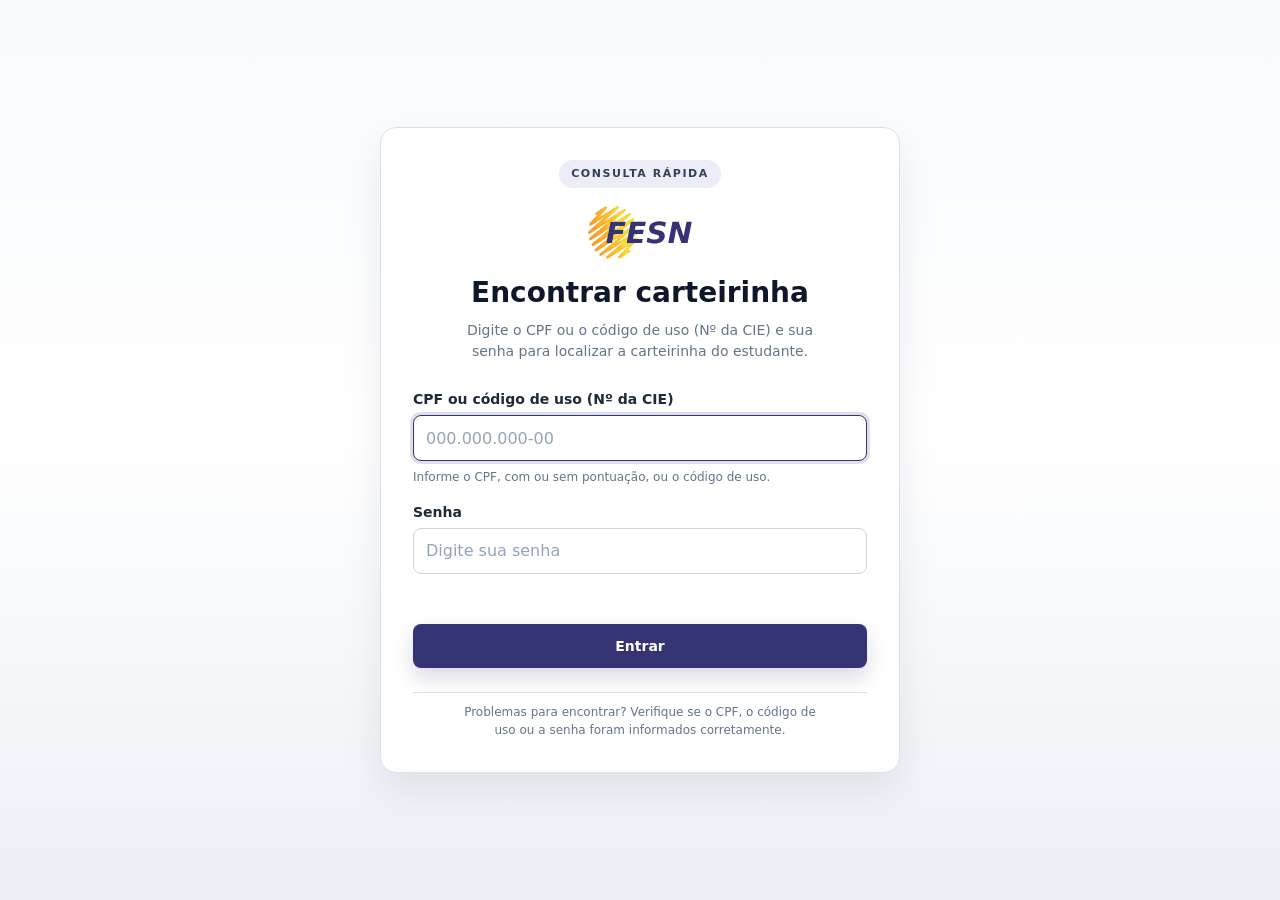
==== index.html @ a0634d3a "Cria PWA offline da carteirinha" ====
<!DOCTYPE html>
<html lang="pt-BR">
<head>
  <meta charset="UTF-8">
  <meta name="viewport" content="width=device-width, initial-scale=1, viewport-fit=cover">
  <meta name="theme-color" content="#343474">
  <meta name="apple-mobile-web-app-capable" content="yes">
  <meta name="apple-mobile-web-app-title" content="Carteirinha">
  <meta name="apple-mobile-web-app-status-bar-style" content="default">
  <meta name="description" content="PWA offline de carteirinha estudantil com login simulado.">
  <title>FESN | Carteirinha Estudantil</title>
  <link rel="manifest" href="./manifest.json">
  <link rel="icon" href="./assets/app-icon.svg" type="image/svg+xml">
  <link rel="apple-touch-icon" href="./assets/app-icon.svg">
  <link rel="stylesheet" href="./style.css">
</head>
<body>
  <noscript>Ative o JavaScript para usar a carteirinha offline.</noscript>

  <main id="app">
    <section id="loginView" class="screen login-screen" aria-labelledby="loginTitle">
      <article class="login-card" aria-label="Entrar na carteirinha">
        <div class="login-header">
          <span class="badge">Consulta Rápida</span>
          <img class="login-logo" src="./assets/logo-fesn-short.svg" alt="Logo FESN" width="104" height="104">
          <div class="login-copy">
            <h1 id="loginTitle">Encontrar carteirinha</h1>
            <p>Digite o CPF ou o código de uso (Nº da CIE) e sua senha para localizar a carteirinha do estudante.</p>
          </div>
        </div>

        <form id="loginForm" class="login-form" novalidate>
          <div class="field-group">
            <label for="documento">CPF ou código de uso (Nº da CIE)</label>
            <input
              id="documento"
              name="documento"
              type="text"
              inputmode="text"
              autocomplete="username"
              placeholder="000.000.000-00"
              required
            >
            <small>Informe o CPF, com ou sem pontuação, ou o código de uso.</small>
          </div>

          <div class="field-group">
            <label for="senha">Senha</label>
            <input
              id="senha"
              name="senha"
              type="password"
              autocomplete="current-password"
              placeholder="Digite sua senha"
              required
            >
          </div>

          <p id="loginError" class="form-error" role="alert" aria-live="polite"></p>
          <button class="primary-button" type="submit">Entrar</button>
        </form>

        <div class="separator" aria-hidden="true"></div>
        <p class="login-help">Problemas para encontrar? Verifique se o CPF, o código de uso ou a senha foram informados corretamente.</p>
      </article>
    </section>

    <section id="credentialView" class="screen credential-screen hidden" aria-labelledby="credentialTitle">
      <div class="credential-wrapper">
        <header class="credential-heading">
          <h1 id="credentialTitle">MINHA CARTEIRINHA DE ESTUDANTE</h1>
        </header>

        <section class="student-card" aria-label="Carteirinha estudantil">
          <div class="logos-row">
            <img src="./assets/logo-dne-color.png" alt="Logo DNE" width="150" height="50">
            <img src="./assets/logo-fesn-short.svg" alt="Logo FESN" width="150" height="50">
          </div>

          <div class="identity-row">
            <figure class="photo-frame">
              <img src="./assets/student-photo.jpg" alt="Foto de PEDRO HENRIQUE OLIVEIRA SILVA">
            </figure>

            <div class="qr-card" aria-label="QR Code de autenticidade">
              <div class="qr-frame">
                <img src="./assets/qr-code.png" alt="QR Code de autenticidade">
              </div>
              <div class="cie-code">
                <p>Nº DA CIE</p>
                <strong>B592LCA2</strong>
              </div>
            </div>
          </div>

          <article class="info-panel">
            <div class="student-info">
              <p class="student-name">PEDRO HENRIQUE OLIVEIRA SILVA</p>

              <div class="spacer" aria-hidden="true"></div>

              <p><strong>INST. DE ENSINO: </strong><span>IFRS</span></p>
              <p><strong>CURSO: </strong><span>RASPBERRY PI BÁSICO</span></p>
              <p><strong>TIPO DE CURSO: </strong><span>TÉCNICO</span></p>

              <div class="spacer" aria-hidden="true"></div>

              <p><strong>CPF: </strong><span>11166091694</span></p>
              <p><strong>DATA DE NASC: </strong><span>18/05/1993</span></p>
              <p><strong>VALIDADE: </strong><span>31/03/2027</span></p>

              <div class="year-row">
                <span>2026</span>
              </div>
            </div>
          </article>

          <footer class="issuer-footer">
            <p>FEDERACAO DOS ESTUDANTES NACIONAL</p>
            <small>Valide seu DNE em: validadordnefesn.org.br</small>
          </footer>

          <a class="certificate-link" href="https://fesn.appcie.org/B592LCA2" target="_blank" rel="noreferrer">
            <span aria-hidden="true">✓</span>
            Certificado
          </a>

          <button id="logoutButton" class="secondary-button" type="button">Buscar outra carteirinha</button>
        </section>
      </div>
    </section>
  </main>

  <script src="./app.js" defer></script>
</body>
</html>
---- style.css ----
/* Estilos base do PWA. O visual replica as páginas salvas com HTML/CSS puro. */
:root {
  --brand: #343474;
  --brand-soft: #ededf8;
  --accent: #f7d635;
  --ink: #111827;
  --muted: #64748b;
  --line: #dbe3ef;
  --surface: #ffffff;
  --credential-bg: #d6d4ec;
  --radius: 10px;
  --shadow: 0 18px 40px rgba(15, 23, 42, 0.08);
}

* {
  box-sizing: border-box;
}

html {
  min-height: 100%;
  -webkit-text-size-adjust: 100%;
}

body {
  min-height: 100%;
  margin: 0;
  color: var(--ink);
  font-family: Inter, ui-sans-serif, system-ui, -apple-system, BlinkMacSystemFont, "Segoe UI", Arial, sans-serif;
  background: #f8fafc;
}

button,
input {
  font: inherit;
}

button {
  cursor: pointer;
}

img {
  display: block;
  max-width: 100%;
}

noscript {
  display: block;
  padding: 16px;
  text-align: center;
  background: #fff7ed;
  color: #9a3412;
}

.hidden {
  display: none !important;
}

.screen {
  min-height: 100dvh;
}

.login-screen {
  display: grid;
  place-items: center;
  padding: max(32px, env(safe-area-inset-top)) 16px max(32px, env(safe-area-inset-bottom));
  background:
    linear-gradient(180deg, #f8fafc 0%, #ffffff 48%, rgba(226, 232, 240, 0.55) 100%);
}

.login-card {
  width: min(100%, 520px);
  padding: 28px 24px;
  border: 1px solid #d9e1ec;
  border-radius: 16px;
  background: var(--surface);
  box-shadow: var(--shadow);
}

.login-header {
  display: grid;
  gap: 18px;
  justify-items: center;
  text-align: center;
}

.badge {
  display: inline-flex;
  align-items: center;
  min-height: 28px;
  padding: 6px 12px;
  border-radius: 999px;
  background: var(--brand-soft);
  color: #334155;
  font-size: 11px;
  font-weight: 700;
  letter-spacing: 0.14em;
  text-transform: uppercase;
}

.login-logo {
  width: 104px;
  height: auto;
}

.login-copy h1 {
  margin: 0;
  color: #0f172a;
  font-size: 28px;
  line-height: 1.15;
  font-weight: 700;
}

.login-copy p,
.login-help {
  margin: 10px auto 0;
  max-width: 360px;
  color: var(--muted);
  font-size: 14px;
  line-height: 1.55;
}

.login-form {
  display: grid;
  gap: 18px;
  margin-top: 28px;
}

.field-group {
  display: grid;
  gap: 8px;
  text-align: left;
}

.field-group label {
  color: #1f2937;
  font-size: 14px;
  font-weight: 650;
}

.field-group input {
  width: 100%;
  min-height: 46px;
  border: 1px solid #cbd5e1;
  border-radius: 8px;
  padding: 10px 12px;
  color: #0f172a;
  background: #ffffff;
  outline: none;
  transition: border-color 160ms ease, box-shadow 160ms ease;
}

.field-group input::placeholder {
  color: #94a3b8;
}

.field-group input:focus {
  border-color: var(--brand);
  box-shadow: 0 0 0 3px rgba(52, 52, 116, 0.16);
}

.field-group input[aria-invalid="true"] {
  border-color: #dc2626;
}

.field-group small {
  color: var(--muted);
  font-size: 12px;
  line-height: 1.4;
}

.form-error {
  min-height: 18px;
  margin: -4px 0 0;
  color: #b91c1c;
  font-size: 13px;
  line-height: 1.4;
}

.primary-button,
.secondary-button,
.certificate-link {
  min-height: 44px;
  border: 0;
  border-radius: 8px;
  padding: 0 18px;
  font-size: 14px;
  font-weight: 700;
  text-decoration: none;
  transition: transform 160ms ease, background 160ms ease, box-shadow 160ms ease;
}

.primary-button {
  width: 100%;
  background: var(--brand);
  color: #ffffff;
  box-shadow: 0 10px 20px rgba(52, 52, 116, 0.18);
}

.primary-button:active,
.secondary-button:active,
.certificate-link:active {
  transform: translateY(1px);
}

.separator {
  width: 100%;
  height: 1px;
  margin: 24px 0 0;
  background: var(--line);
}

.login-help {
  text-align: center;
  font-size: 12px;
}

.credential-screen {
  overflow-y: auto;
  padding: max(12px, env(safe-area-inset-top)) 12px max(24px, env(safe-area-inset-bottom));
  background:
    linear-gradient(135deg, rgba(255, 255, 255, 0.54), rgba(214, 212, 236, 0.12) 38%, rgba(52, 52, 116, 0.08)),
    var(--credential-bg);
}

.credential-wrapper {
  width: min(100%, 350px);
  margin: 0 auto;
}

.credential-heading {
  text-align: center;
}

.credential-heading h1 {
  margin: 0;
  color: #000000;
  font-size: 13px;
  line-height: 1.3;
  font-weight: 800;
}

.student-card {
  padding-top: 16px;
}

.logos-row {
  display: flex;
  align-items: center;
  justify-content: space-between;
  gap: 12px;
  margin-bottom: 30px;
}

.logos-row img {
  width: 44%;
  max-height: 50px;
  object-fit: contain;
}

.identity-row {
  display: flex;
  align-items: flex-start;
  justify-content: space-between;
  gap: 12px;
  margin-bottom: 20px;
}

.photo-frame {
  width: 43%;
  max-width: 148px;
  aspect-ratio: 3 / 4;
  margin: 0;
  overflow: hidden;
  border-radius: var(--radius);
  background: rgba(255, 255, 255, 0.72);
}

.photo-frame img {
  width: 100%;
  height: 100%;
  object-fit: cover;
}

.qr-card {
  width: 46%;
  min-width: 132px;
  max-width: 160px;
  padding: 12px;
  border-radius: var(--radius);
  background: #ffffff;
}

.qr-frame {
  overflow: hidden;
  border-radius: 6px;
  background: rgba(255, 255, 255, 0.72);
}

.qr-frame img {
  width: 100%;
  aspect-ratio: 1;
  object-fit: contain;
}

.cie-code {
  margin-top: 8px;
  text-align: center;
  color: rgba(0, 0, 0, 0.9);
  font-size: 11px;
  line-height: 1.25;
}

.cie-code p,
.cie-code strong {
  margin: 0;
}

.info-panel {
  width: 100%;
  padding: 16px;
  border-radius: var(--radius);
  background: #ffffff;
}

.student-info {
  color: rgba(0, 0, 0, 0.92);
  font-size: 11px;
  line-height: 1.28;
}

.student-info p {
  margin: 0;
}

.student-name {
  font-weight: 800;
}

.spacer {
  height: 10px;
}

.year-row {
  display: flex;
  justify-content: flex-end;
  padding-top: 20px;
}

.year-row span {
  color: #2563eb;
  font-size: 22px;
  line-height: 1;
  font-weight: 800;
}

.issuer-footer {
  padding-top: 10px;
  text-align: center;
  color: #000000;
}

.issuer-footer p {
  margin: 0;
  font-size: 13px;
  line-height: 1.35;
}

.issuer-footer small {
  display: block;
  font-size: 10px;
  line-height: 1.3;
}

.certificate-link,
.secondary-button {
  display: inline-flex;
  align-items: center;
  justify-content: center;
  gap: 8px;
  width: 100%;
}

.certificate-link {
  margin-top: 20px;
  border-radius: 30px;
  background: #ffffff;
  color: #000000;
  font-weight: 500;
}

.certificate-link span {
  color: #16a34a;
  font-weight: 800;
}

.secondary-button {
  margin-top: 14px;
  background: var(--brand);
  color: #ffffff;
}

@media (min-width: 520px) {
  .login-card {
    padding: 32px;
  }

  .credential-screen {
    padding-top: 20px;
  }
}
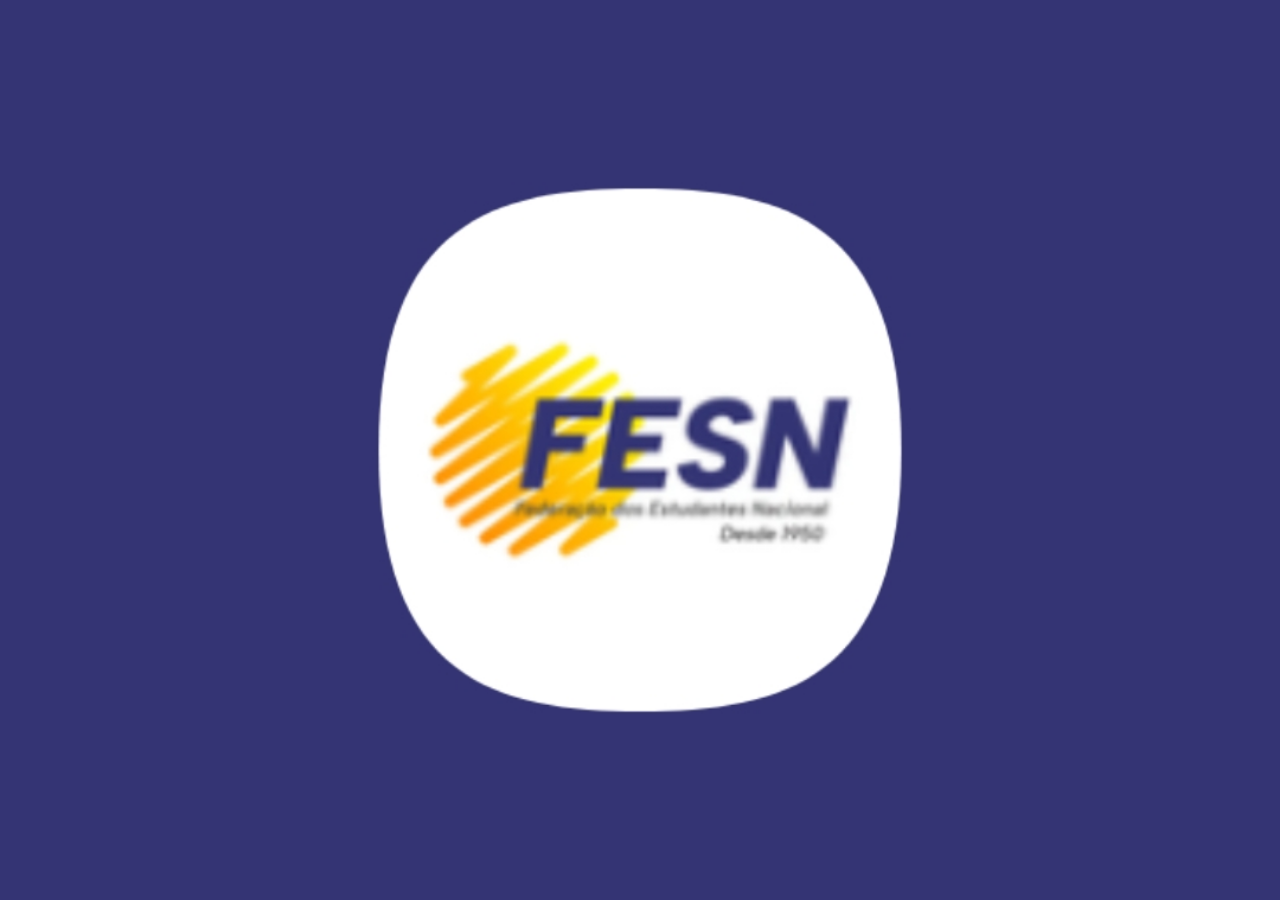
==== commit 528f476d: "Adiciona telas iniciais antes do login" ====
--- a/index.html
+++ b/index.html
@@ -18,7 +18,13 @@
   <noscript>Ative o JavaScript para usar a carteirinha offline.</noscript>
 
   <main id="app">
-    <section id="loginView" class="screen login-screen" aria-labelledby="loginTitle">
+    <section id="introView" class="screen intro-screen" aria-label="Apresentação inicial">
+      <button id="introButton" class="intro-button" type="button" aria-label="Avançar apresentação">
+        <img id="introImage" class="intro-image" src="./telas/tela1.jpeg" alt="">
+      </button>
+    </section>
+
+    <section id="loginView" class="screen login-screen hidden" aria-labelledby="loginTitle">
       <article class="login-card" aria-label="Entrar na carteirinha">
         <div class="login-header">
           <span class="badge">Consulta Rápida</span>
@@ -83,9 +89,9 @@
             </figure>
 
             <div class="qr-card" aria-label="QR Code de autenticidade">
-              <div class="qr-frame">
-                <img src="./assets/qr-code.png" alt="QR Code de autenticidade">
-              </div>
+              <a id="qrLink" class="qr-frame qr-link" href="./CIE.html" aria-label="Abrir página de validação CIE">
+                <canvas id="qrCanvas" width="320" height="320" aria-label="QR Code de autenticidade"></canvas>
+              </a>
               <div class="cie-code">
                 <p>Nº DA CIE</p>
                 <strong>B592LCA2</strong>
@@ -99,18 +105,18 @@
 
               <div class="spacer" aria-hidden="true"></div>
 
-              <p><strong>INST. DE ENSINO: </strong><span>IFRS</span></p>
-              <p><strong>CURSO: </strong><span>RASPBERRY PI BÁSICO</span></p>
-              <p><strong>TIPO DE CURSO: </strong><span>TÉCNICO</span></p>
+              <p><strong>INST. DE ENSINO: </strong><span>UFJF</span></p>
+              <p><strong>CURSO: </strong><span>ENGENHARIA ELÉTRICA</span></p>
+              <p><strong>TIPO DE CURSO: </strong><span>DOUTORADO</span></p>
 
               <div class="spacer" aria-hidden="true"></div>
 
               <p><strong>CPF: </strong><span>11166091694</span></p>
               <p><strong>DATA DE NASC: </strong><span>18/05/1993</span></p>
-              <p><strong>VALIDADE: </strong><span>31/03/2027</span></p>
+              <p><strong>VALIDADE: </strong><span id="validadeValor">31/03/2027</span></p>
 
               <div class="year-row">
-                <span>2026</span>
+                <span id="anoAtual">2026</span>
               </div>
             </div>
           </article>
@@ -120,7 +126,7 @@
             <small>Valide seu DNE em: validadordnefesn.org.br</small>
           </footer>
 
-          <a class="certificate-link" href="https://fesn.appcie.org/B592LCA2" target="_blank" rel="noreferrer">
+          <a id="certificateLink" class="certificate-link" href="./CIE.html">
             <span aria-hidden="true">✓</span>
             Certificado
           </a>
--- a/style.css
+++ b/style.css
@@ -59,6 +59,36 @@
   min-height: 100dvh;
 }
 
+.intro-screen {
+  min-height: 100dvh;
+  background: #000000;
+}
+
+.intro-button {
+  display: block;
+  width: 100%;
+  min-height: 100dvh;
+  margin: 0;
+  padding: 0;
+  border: 0;
+  border-radius: 0;
+  background: #000000;
+  overflow: hidden;
+}
+
+.intro-button:focus-visible {
+  outline: 3px solid #ffffff;
+  outline-offset: -6px;
+}
+
+.intro-image {
+  width: 100%;
+  height: 100dvh;
+  max-width: none;
+  object-fit: cover;
+  object-position: center;
+}
+
 .login-screen {
   display: grid;
   place-items: center;
@@ -282,9 +312,9 @@
 }
 
 .qr-card {
-  width: 46%;
+  width: 48%;
   min-width: 132px;
-  max-width: 160px;
+  max-width: 168px;
   padding: 12px;
   border-radius: var(--radius);
   background: #ffffff;
@@ -296,10 +326,16 @@
   background: rgba(255, 255, 255, 0.72);
 }
 
-.qr-frame img {
-  width: 100%;
+.qr-link {
+  display: block;
+}
+
+.qr-frame canvas {
+  display: block;
+  width: 100%;
+  height: auto;
   aspect-ratio: 1;
-  object-fit: contain;
+  image-rendering: pixelated;
 }
 
 .cie-code {
@@ -348,7 +384,7 @@
 
 .year-row span {
   color: #2563eb;
-  font-size: 22px;
+  font-size: 30px;
   line-height: 1;
   font-weight: 800;
 }
